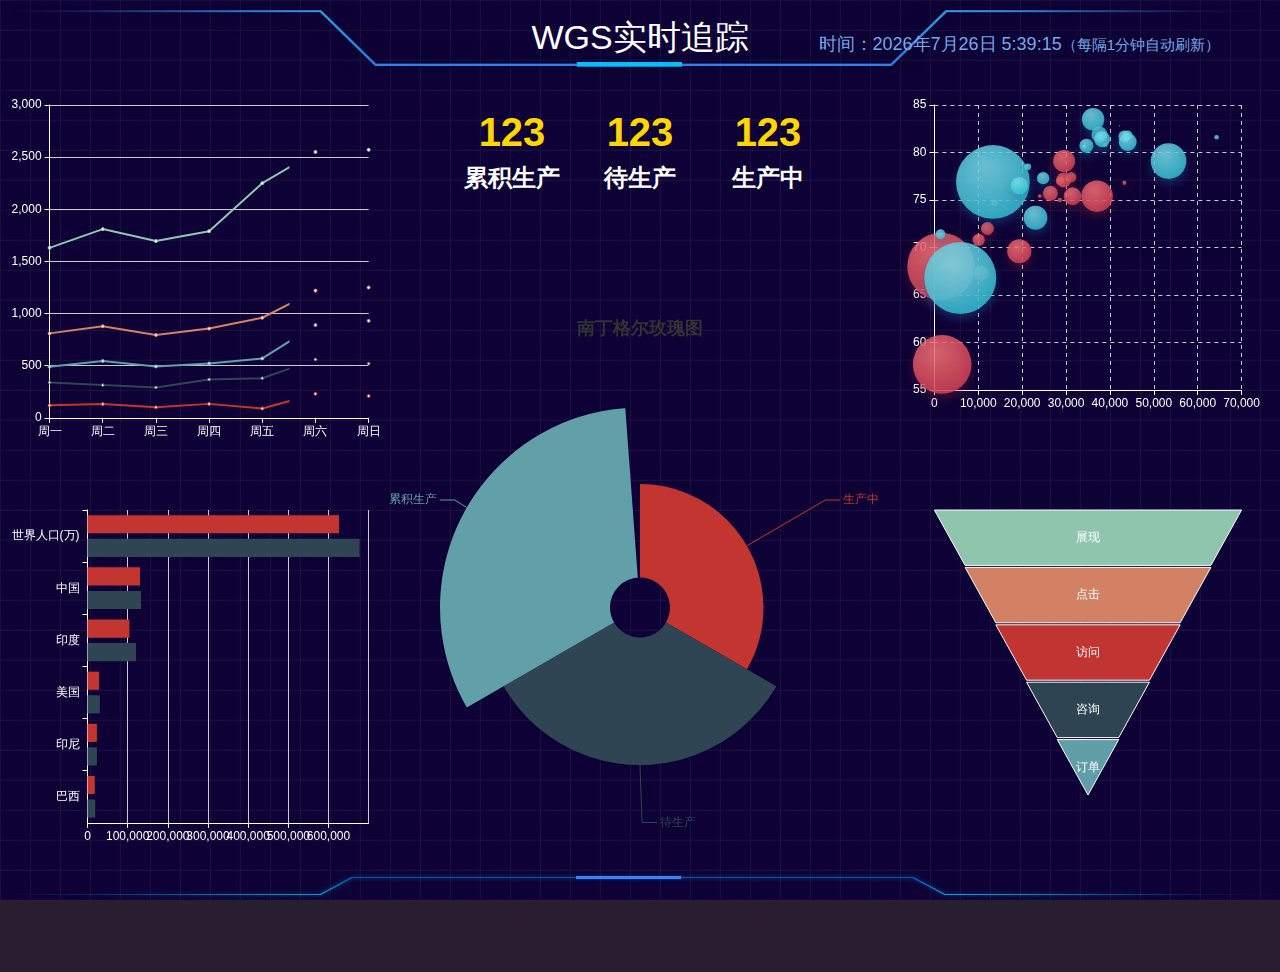
==== mainpage/templates/index.html @ 9308c735 "数据库和mainpage初始化" ====
<!DOCTYPE html>
<html>
        <head>
                <meta charset="utf-8">
                <meta http-equiv="pragma", content="no-cache">
                <title>WGS监控</title>
        <script src="../static/js/jquery-1.11.1.min.js"></script>
                <script src="../static/js/echarts.min.js"></script>
        <link  href="../static/css/main.css" rel="stylesheet" type="text/css" />
        </head>
        <body>
                <header id="header">
                        <h3 class="header-title">WGS实时追踪</h3>
                        <div class="header-info header-info-r">时间：<span id="nowDate"></span><small>（每隔1分钟自动刷新）</small></div>
                </header>

                <footer id="footer"></footer>

                <div id="gyroContain">
<!--                    <div id="title">WGS实时追踪</div>
                        <div id="tim"></div> -->
                        <div id="l1">我是左1</div>
                        <div id="l2">我是左2</div>
                        <div id="c1">
                                <div class="num"><h1>123</h1></div>
                                <div class="num"><h1>123</h1></div>
                                <div class="num"><h1>123</h1></div>
                                <!-- <div class="num"><h1></h1></div> -->
                                <div><br></br></div>
                                <div><br></br></div>
                                <div class="txt"><h2>累积生产</h2></div>
                                <div class="txt"><h2>待生产</h2></div>
                                <div class="txt"><h2>生产中</h2></div>
                                <!-- <div class="txt"><h2>累计死亡</h2></div> -->
                        </div>
                        <div id="c2">我是中2</div>
                        <div id="r1">我是右1</div>
                        <div id="r2">我是右2</div>
                        <script src="../static/js/ec_center.js"></script>
                        <script src="../static/js/ec_left1.js"></script>
                        <script src="../static/js/ec_left2.js"></script>
                        <script src="../static/js/ec_right1.js"> </script>
                        <script src="../static/js/ec_right2.js"></script>
                        <!-- <script src="../static/js/earth.js"></script> -->
                        <!-- <script src="../static/js/controller.js"> </script> -->

                        <script type="text/javascript">
                        $.ajaxSetup({cache:false});
                        $(function() {
                                //获取当天日期
                                function load_date() {
                                        const now = new Date();
                                        const year = now.getFullYear();
                                        const month = now.getMonth()+1;
                                        const day = now.getDate();
                                        const hours = now.getHours();
                                        const minutes = now.getMinutes();
                                        const seconds = now.getSeconds();
                                        $("#nowDate").html(year+"年"+month+"月"+day+"日" + " " + hours + ":" + minutes + ":" + seconds);
                                }

                                function get_c2_data() {
                                    $.ajax({
                                        url:"/c2",
                                        success: function(data) {
                                                        // ec_center_option.series[0].data=data.data
                                            ec_center.setOption(ec_center_option)
                                                },
                                                error: function(xhr, type, errorThrown) {

                                                }
                                    })
                                }


                                function load_page() {
                                        load_date();
                                        get_c2_data()
                                }

                                load_date()
                                var _timerPie;
                                _timerPie = window.setInterval(function () { //数据动态展现，时间动态实时
                                        load_date();
                                }, 1000);

                                load_page()
                                var _timerPie1;
                                var seconds = new Date().getSeconds();
                                window.setTimeout(function () {
                                        _timerPie1 = window.setInterval(function () { //数据动态展现,每隔1分钟刷新页面
                                                load_page();
                                        }, 60000);
                                        load_page();
                                }, 60000 - seconds * 1000);
                                console.log(60000 - seconds * 1000);

                                                        // 数字变化特效
                                // function rollNum(elId, startVal, endVal, decimalNum) {
                                //      let n = decimalNum || 0;
                                //      let countUp = new CountUp(elId, startVal, endVal, n, 2.5, {
                                //              useEasing: true, 
                                //              useGrouping: true, 
                                //              separator: ',', 
                                //              decimal: '.'
                                //      });
                                //      if(!countUp.error) {
                                //              countUp.start();
                                //      }else {
                                //              console.error(countUp.error);
                                //      }



                            })
                </script>

                </div>
        </body>
</html>
---- mainpage/static/css/main.css ----
/*全局*/
* {margin:0;padding:0;box-sizing:border-box;}
html, body {
	width:100%;
	height:100%;
	min-width:1200px;
	min-height:600px;
	overflow:hidden;
}


body {
	margin: 0;
	position:relative;
	font-family:"Microsoft Yahei", Arial, sans-serif;
	background:rgb(40, 30, 47) url("../img/bg.png") repeat;
}

#header {
	position:relative;
	height:72px;
	background:url("../img/header.png") 0 0 / 100% 100% no-repeat;
	overflow:hidden;
}
.header-title {line-height:74px;text-align:center;font-size:34px;font-weight:400;color:#fff;}
.header-info {position:absolute;top:32px;font-size:18px;color:#73aae5;}
.header-info-l {left:60px;}
.header-info-r {right:60px;}


#footer {
	position:absolute;
	bottom:0;
	left:0;
	right:0;
	height:28px;
	background:url("../img/footer.png") 0 0 / 100% 100% no-repeat;
}

#title {
	position: absolute;
	width: 40%;
	height: 10%;
	top: 0;
	left: 30%;
	color: white;
	font-size: 40px;

	display: flex;
	align-items: center;
	justify-content: center;
}

#tim {
	position: absolute;
	height: 10%;
	right: 2%;
	top: 5%;
	color: #FFFFFF;
	font-size: 16px;
}

#c1 {
	position: absolute;
	width: 40%;
	height: 25%;
	top: 10%;
	left: 35%;
	color: white;
	/*background: #777777;*/
}

.num {
	width: 25%;
	float: left;
	display: flex;
	align-items: center;
	justify-content: center;
	color: gold;
	font-size: 20px;
	margin-top: 20px;
}

.txt {
	width: 25%;
	float: left;
	font-family: "幼圆";
	display: flex;
	align-items: center;
	justify-content: center;
}

.txt h2 {
	margin: 0;
}


#c2 {
	position: absolute;
	width: 40%;
	height: 65%;
	top: 35%;
	left: 30%;
	/*background: #888888;*/
}

#l1 {
	position: absolute;
	width: 30%;
	height: 45%;
	top: 5%;
	left: 0%;
	/*background: #666666;*/
}

#l2 {
	position: absolute;
	width: 30%;
	height: 45%;
	top: 50%;
	left: 0%;
	/*background: #777;*/
}

#r1 {
	position: absolute;
	width: 30%;
	height: 45%;
	top: 5%;
	right: 0%;
	/*background: #666666;*/
}

#r2 {
	position: absolute;
	width: 30%;
	height: 45%;
	top: 50%;
	right: 0%;
	/*background: #777;*/
}

/* 此处是设置自动匹配横屏，以适应手机显示 使用下面定义的id:gyroContain   */
@media screen and (orientation: portrait) {
    html{
        width : 100vmin;
        height : 100vmax;
    }
    body{
        width : 100vmin;
        height : 100vmax;
    }
    #gyroContain{
        width : 100vmax;
        height : 100vmin;
        transform-origin: top left;
        transform: rotate(90deg) translate(0,-100vmin);
    }
  }
@media screen and (orientation: landscape) {
    html{
        width : 100vmax;
        height : 100vmin;
    }
    body{
        width : 100vmax;
        height : 100vmin;
    }
    #gyroContain{
        width : 100vmax;
        height : 100vmin;
    }
}
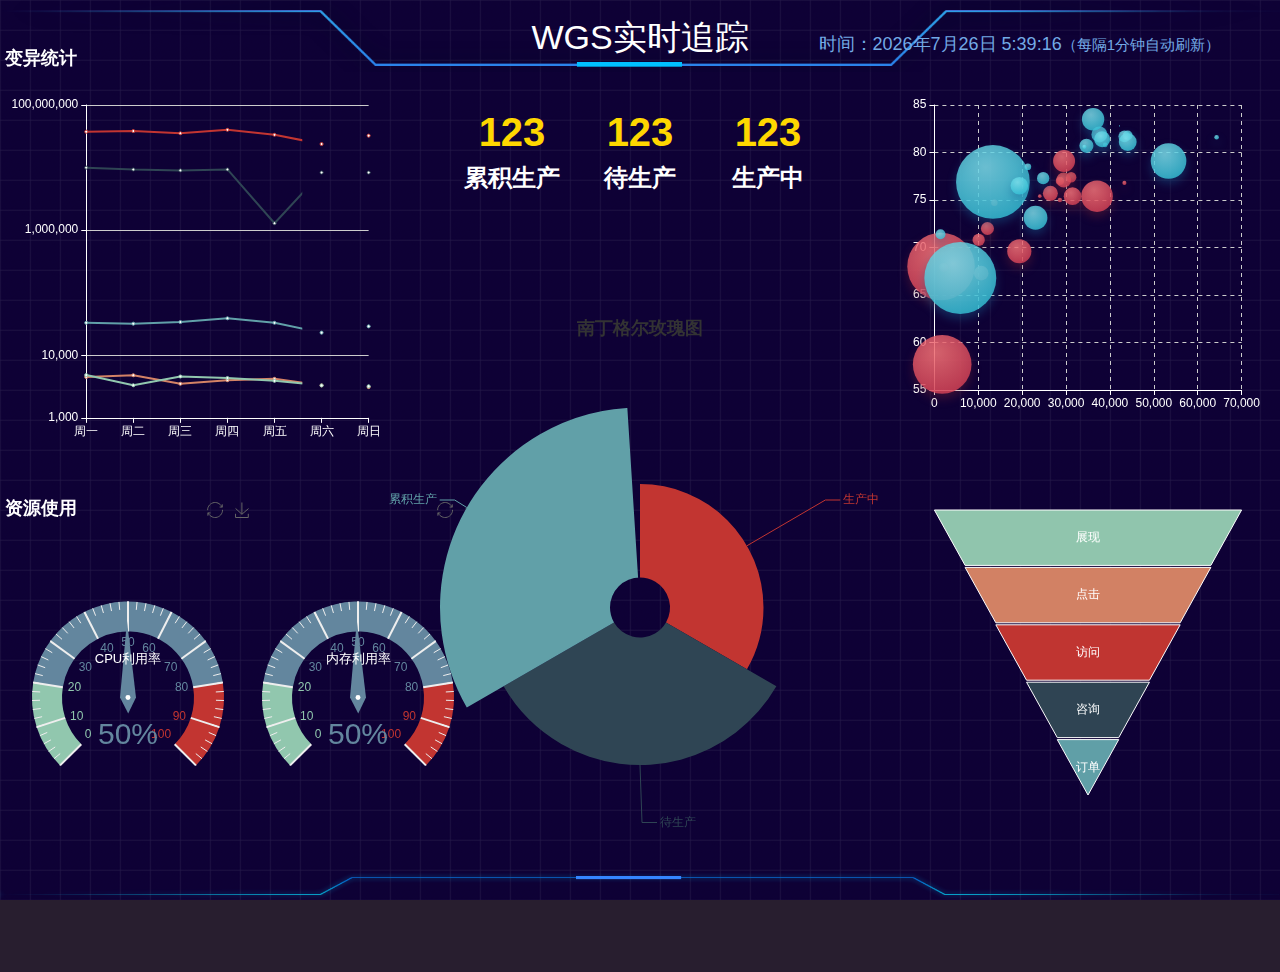
==== commit 6e6bfff4: "change left figures" ====
--- a/mainpage/templates/index.html
+++ b/mainpage/templates/index.html
@@ -21,6 +21,7 @@
                         <div id="tim"></div> -->
                         <div id="l1">我是左1</div>
                         <div id="l2">我是左2</div>
+                        <div id="l3">我是左3</div>
                         <div id="c1">
                                 <div class="num"><h1>123</h1></div>
                                 <div class="num"><h1>123</h1></div>
@@ -39,6 +40,7 @@
                         <script src="../static/js/ec_center.js"></script>
                         <script src="../static/js/ec_left1.js"></script>
                         <script src="../static/js/ec_left2.js"></script>
+                        <script src="../static/js/ec_left3.js"></script>
                         <script src="../static/js/ec_right1.js"> </script>
                         <script src="../static/js/ec_right2.js"></script>
                         <!-- <script src="../static/js/earth.js"></script> -->
--- a/mainpage/static/css/main.css
+++ b/mainpage/static/css/main.css
@@ -116,10 +116,22 @@
 
 #l2 {
 	position: absolute;
-	width: 30%;
+	width: 20%;
 	height: 45%;
-	top: 50%;
+	top: 55%;
 	left: 0%;
+	margin-right: 0px;
+	padding-right: 0px;
+	/*background: #777;*/
+}
+#l3 {
+	position: absolute;
+	width: 20%;
+	height: 45%;
+	top: 55%;
+	left: 18%;
+	margin-left: 0px;
+	padding-left: 0px;
 	/*background: #777;*/
 }
 
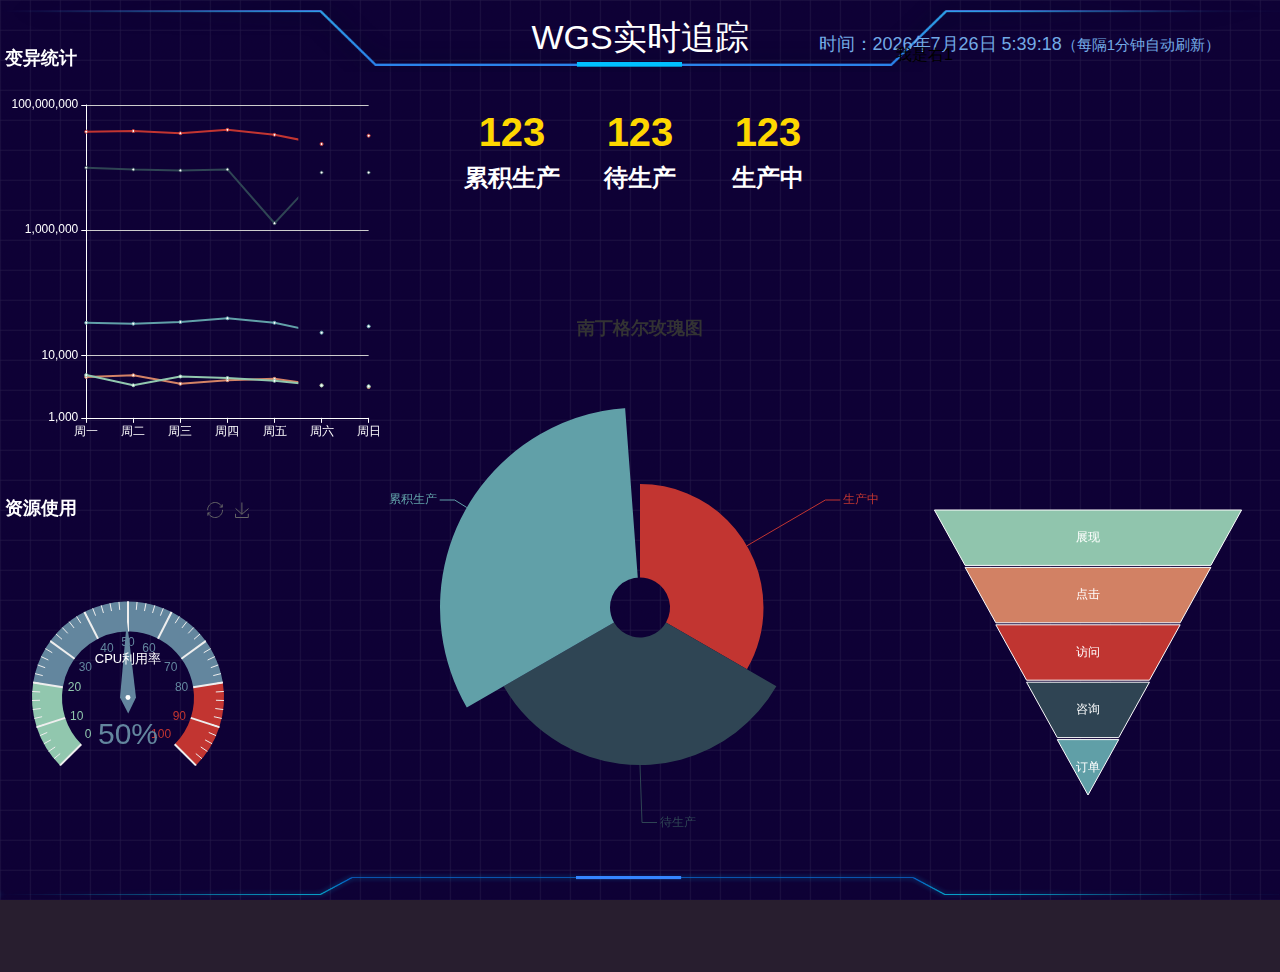
==== commit b066a967: "修改右图" ====
--- a/mainpage/templates/index.html
+++ b/mainpage/templates/index.html
@@ -21,7 +21,6 @@
                         <div id="tim"></div> -->
                         <div id="l1">我是左1</div>
                         <div id="l2">我是左2</div>
-                        <div id="l3">我是左3</div>
                         <div id="c1">
                                 <div class="num"><h1>123</h1></div>
                                 <div class="num"><h1>123</h1></div>
@@ -40,8 +39,7 @@
                         <script src="../static/js/ec_center.js"></script>
                         <script src="../static/js/ec_left1.js"></script>
                         <script src="../static/js/ec_left2.js"></script>
-                        <script src="../static/js/ec_left3.js"></script>
-                        <script src="../static/js/ec_right1.js"> </script>
+                        <script src="../static/js/my_right1.js"> </script>
                         <script src="../static/js/ec_right2.js"></script>
                         <!-- <script src="../static/js/earth.js"></script> -->
                         <!-- <script src="../static/js/controller.js"> </script> -->
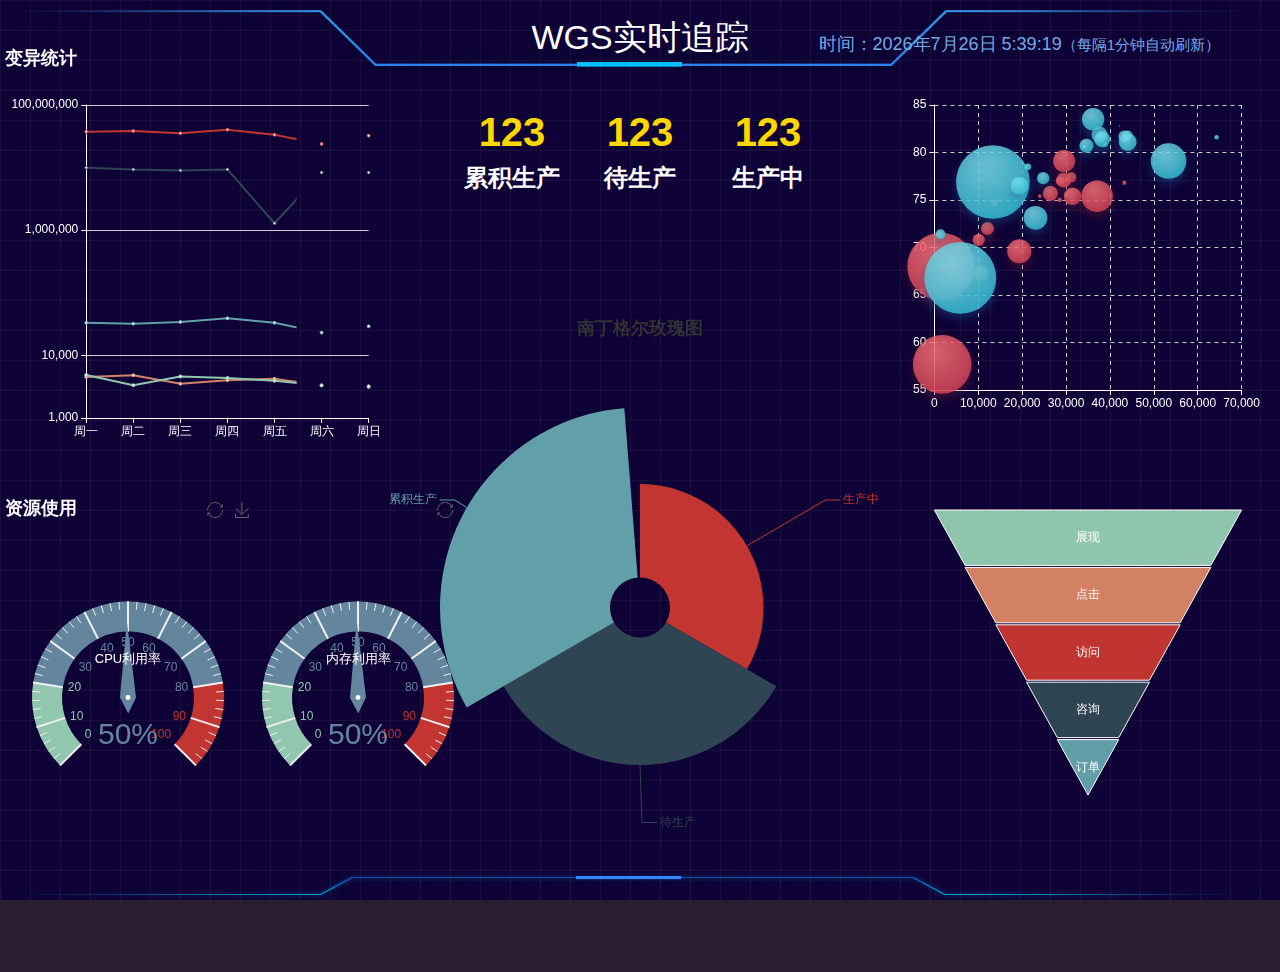
==== commit b76f01e7: "fix confli" ====
--- a/mainpage/templates/index.html
+++ b/mainpage/templates/index.html
@@ -21,6 +21,7 @@
                         <div id="tim"></div> -->
                         <div id="l1">我是左1</div>
                         <div id="l2">我是左2</div>
+                        <div id="l3">我是左3</div>
                         <div id="c1">
                                 <div class="num"><h1>123</h1></div>
                                 <div class="num"><h1>123</h1></div>
@@ -39,7 +40,8 @@
                         <script src="../static/js/ec_center.js"></script>
                         <script src="../static/js/ec_left1.js"></script>
                         <script src="../static/js/ec_left2.js"></script>
-                        <script src="../static/js/my_right1.js"> </script>
+                        <script src="../static/js/ec_left3.js"></script>
+                        <script src="../static/js/ec_right1.js"> </script>
                         <script src="../static/js/ec_right2.js"></script>
                         <!-- <script src="../static/js/earth.js"></script> -->
                         <!-- <script src="../static/js/controller.js"> </script> -->
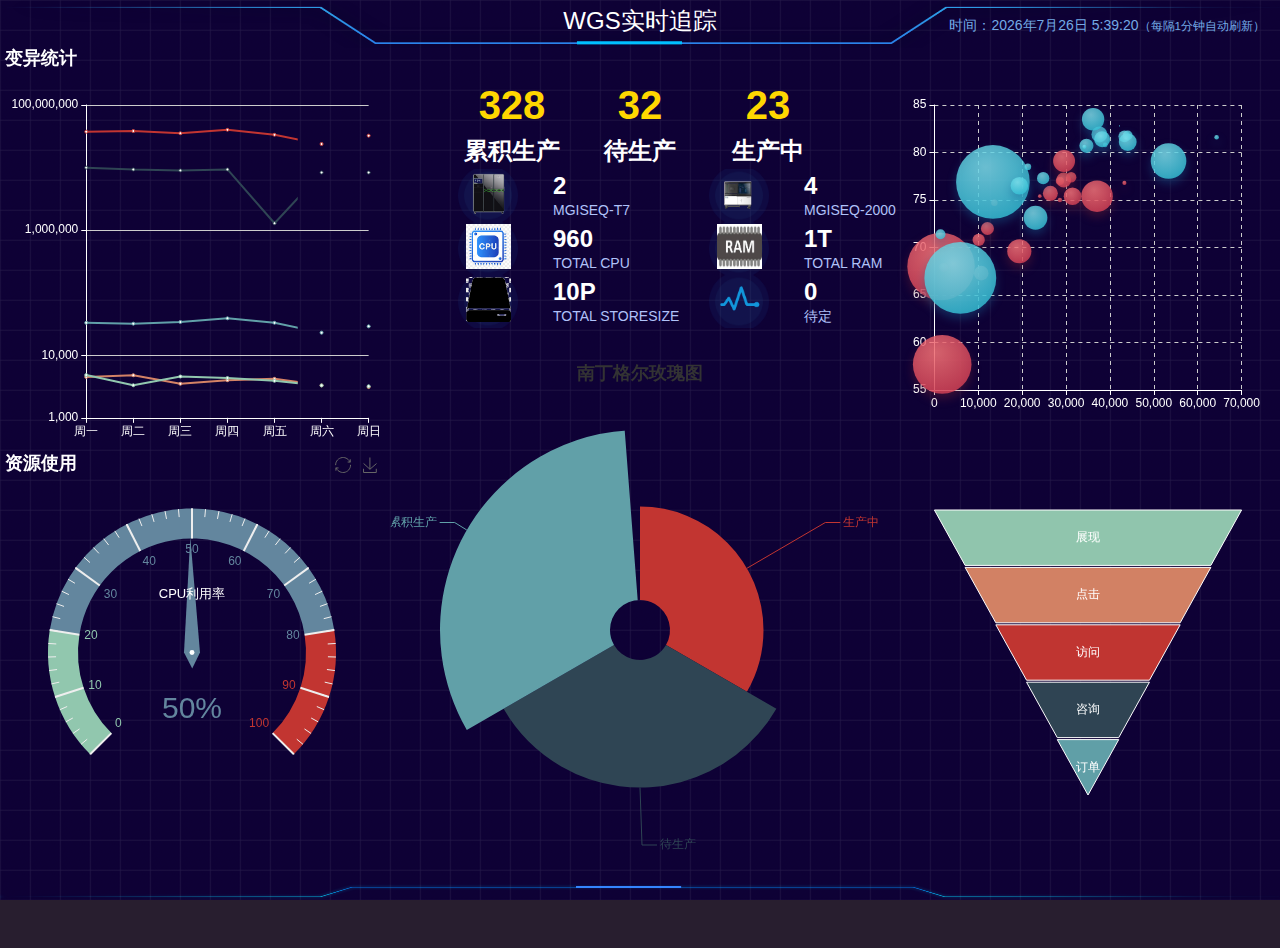
==== commit d9585601: "修改css,img及index.html" ====
--- a/mainpage/templates/index.html
+++ b/mainpage/templates/index.html
@@ -21,11 +21,10 @@
                         <div id="tim"></div> -->
                         <div id="l1">我是左1</div>
                         <div id="l2">我是左2</div>
-                        <div id="l3">我是左3</div>
                         <div id="c1">
-                                <div class="num"><h1>123</h1></div>
-                                <div class="num"><h1>123</h1></div>
-                                <div class="num"><h1>123</h1></div>
+                                <div class="num"><h1>328</h1></div>
+                                <div class="num"><h1>32</h1></div>
+                                <div class="num"><h1>23</h1></div>
                                 <!-- <div class="num"><h1></h1></div> -->
                                 <div><br></br></div>
                                 <div><br></br></div>
@@ -33,6 +32,51 @@
                                 <div class="txt"><h2>待生产</h2></div>
                                 <div class="txt"><h2>生产中</h2></div>
                                 <!-- <div class="txt"><h2>累计死亡</h2></div> -->
+
+                                <div class="flex-cell flex-cell-c" style="padding-right:0;">
+                                    <div class="chart-wrapper">
+                                        <div class="chart-div chart-done">
+                                            <table class="data-t">
+                                                <tr>
+                                                    <th><img src="../static/img/T7.png" /></th>
+                                                    <td>
+                                                        <p><span >2</span></p>
+                                                        <p>MGISEQ-T7</p>
+                                                    </td>
+                                                    <th><img src="../static/img/2000.png" /></th>
+                                                    <td>
+                                                        <p><span>4</span></p>
+                                                        <p>MGISEQ-2000</p>
+                                                    </td>
+                                                </tr>
+                                                <tr>
+                                                    <th><img src="../static/img/cpu.png" /></th>
+                                                    <td>
+                                                        <p><span >960</span></p>
+                                                        <p>TOTAL CPU</p>
+                                                    </td>
+                                                    <th><img src="../static/img/ram.png" /></th>
+                                                    <td>
+                                                        <p><span>1T</span></p>
+                                                        <p>TOTAL RAM</p>
+                                                    </td>
+                                                </tr>
+                                                <tr>
+                                                    <th><img src="../static/img/hdd.png" /></th>
+                                                    <td>
+                                                        <p><span>10P</span></p>
+                                                        <p>TOTAL STORESIZE</p>
+                                                    </td>
+                                                    <th><img src="../static/img/icon-06.png" /></th>
+                                                    <td>
+                                                        <p><span>0</span></p>
+                                                        <p>待定</p>
+                                                    </td>
+                                                </tr>
+                                            </table>
+                                        </div>
+                                    </div>
+                            </div>
                         </div>
                         <div id="c2">我是中2</div>
                         <div id="r1">我是右1</div>
@@ -40,7 +84,6 @@
                         <script src="../static/js/ec_center.js"></script>
                         <script src="../static/js/ec_left1.js"></script>
                         <script src="../static/js/ec_left2.js"></script>
-                        <script src="../static/js/ec_left3.js"></script>
                         <script src="../static/js/ec_right1.js"> </script>
                         <script src="../static/js/ec_right2.js"></script>
                         <!-- <script src="../static/js/earth.js"></script> -->
--- a/mainpage/static/css/main.css
+++ b/mainpage/static/css/main.css
@@ -1,3 +1,4 @@
+
 
 /*全局*/
 * {margin:0;padding:0;box-sizing:border-box;}
@@ -23,11 +24,10 @@
 	background:url("../img/header.png") 0 0 / 100% 100% no-repeat;
 	overflow:hidden;
 }
-.header-title {line-height:74px;text-align:center;font-size:34px;font-weight:400;color:#fff;}
+.header-title {line-height:64px;text-align:center;font-size:34px;font-weight:400;color:#fff;}
 .header-info {position:absolute;top:32px;font-size:18px;color:#73aae5;}
-.header-info-l {left:60px;}
-.header-info-r {right:60px;}
-
+.header-info-l {left:20px;}
+.header-info-r {right:20px;}
 
 #footer {
 	position:absolute;
@@ -38,7 +38,8 @@
 	background:url("../img/footer.png") 0 0 / 100% 100% no-repeat;
 }
 
-#title {
+
+/*#title {
 	position: absolute;
 	width: 40%;
 	height: 10%;
@@ -59,13 +60,13 @@
 	top: 5%;
 	color: #FFFFFF;
 	font-size: 16px;
-}
+}*/
 
 #c1 {
 	position: absolute;
 	width: 40%;
 	height: 25%;
-	top: 10%;
+	top: 7%;
 	left: 35%;
 	color: white;
 	/*background: #777777;*/
@@ -95,12 +96,30 @@
 	margin: 0;
 }
 
+.flex-cell {-webkit-flex:1;-ms-flex:1;flex:1;padding:15px;}
+.flex-cell-l,
+.flex-cell-r {-webkit-flex:2;-ms-flex:2;flex:2;}
+.flex-cell-c {-webkit-flex:3;-ms-flex:3;flex:3;}
+.flex-cell-lc {-webkit-flex:5;-ms-flex:5;flex:5;}
+
+.chart-wrapper {position:relative;height:100%;}
+.chart-title {height:32px;font-size:22px;font-weight:normal;color:#9aa8d4;}
+.chart-div {position:absolute;top:32px;bottom:0;left:0;right:0;}
+
+.data-t {table-layout:fixed;width:100%;height:100%;border-collapse:collapse;}
+.data-t th,
+.data-t td {min-height:48px;}
+.data-t th {width:60px;text-align:center;background:url("../img/icon-bg.png") center / 100% no-repeat;}
+.data-t th img {width:45px;height:45px;}
+.data-t td {padding-left:35px;}
+.data-t p {margin:5px 0;line-height:1;font-size:14px;color:#b0c2f9;}
+.data-t p span {font-size:32px;font-weight:bold;color:#fff;}
 
 #c2 {
 	position: absolute;
 	width: 40%;
-	height: 65%;
-	top: 35%;
+	height: 60%;
+	top: 40%;
 	left: 30%;
 	/*background: #888888;*/
 }
@@ -116,22 +135,10 @@
 
 #l2 {
 	position: absolute;
-	width: 20%;
-	height: 45%;
-	top: 55%;
+	width: 30%;
+	height: 45%;
+	top: 50%;
 	left: 0%;
-	margin-right: 0px;
-	padding-right: 0px;
-	/*background: #777;*/
-}
-#l3 {
-	position: absolute;
-	width: 20%;
-	height: 45%;
-	top: 55%;
-	left: 18%;
-	margin-left: 0px;
-	padding-left: 0px;
 	/*background: #777;*/
 }
 
@@ -151,6 +158,22 @@
 	top: 50%;
 	right: 0%;
 	/*background: #777;*/
+}
+
+
+/* media query */
+@media (max-width:1900px) {
+	#header {height:48px;}
+	.header-title {line-height:42px;font-size:24px;}
+	.header-info {top:17px;font-size:14px;}
+	.header-info-l {left:15px;}
+	.header-info-r {right:15px;}
+	.flex-cell {padding:10px;}
+	.chart-title {height:24px;font-size:18px;}
+	.chart-div {top:24px;}
+	.data-t p span {font-size:24px;}
+	#footer {height:16px;}
+	/*#c1 {top:48px;bottom:12px;}*/
 }
 
 /* 此处是设置自动匹配横屏，以适应手机显示 使用下面定义的id:gyroContain   */
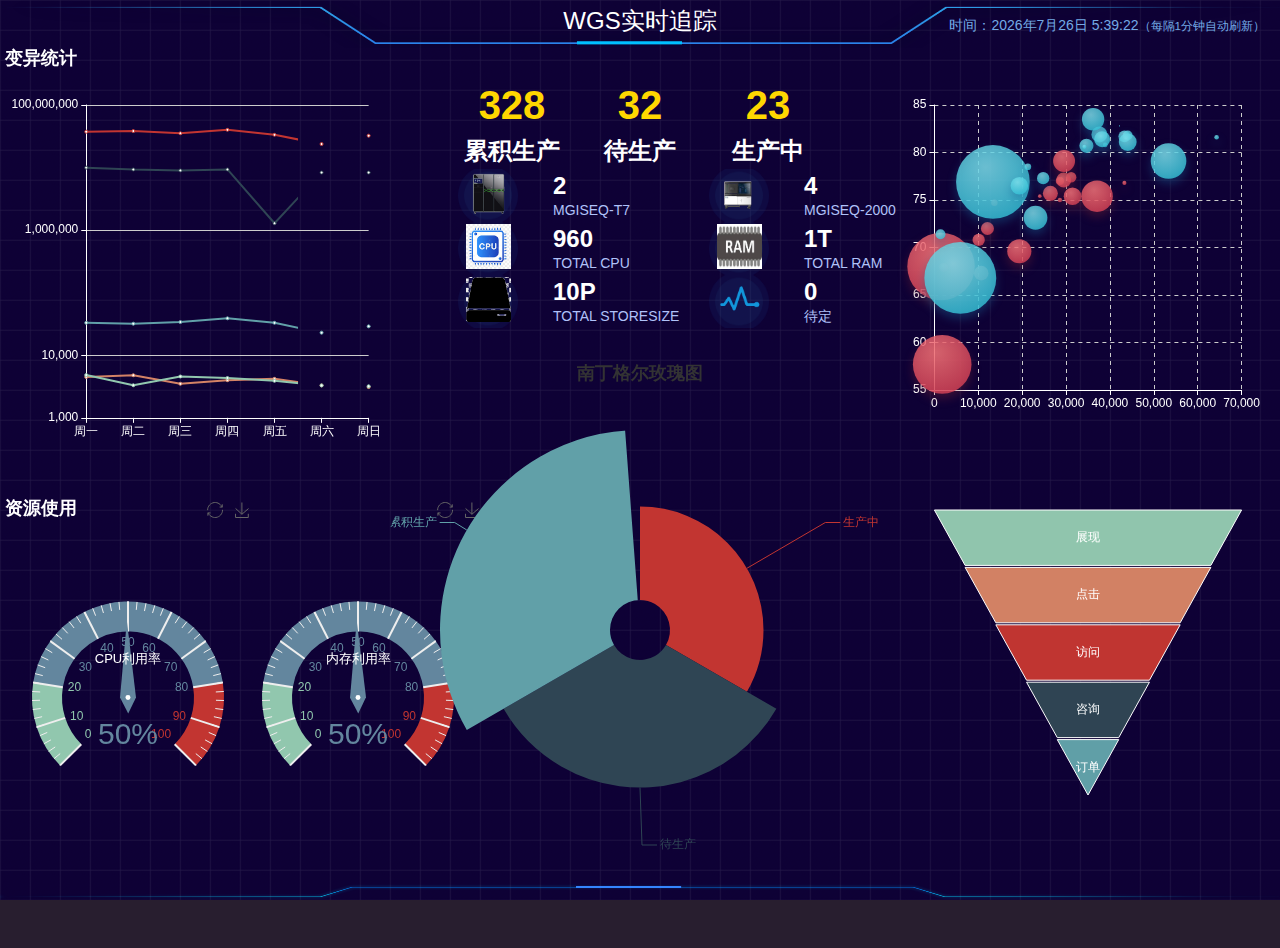
==== commit a77d2e65: "Merge branch 'master' of https://github.com/yangguang8112/VisualLab" ====
--- a/mainpage/templates/index.html
+++ b/mainpage/templates/index.html
@@ -21,6 +21,7 @@
                         <div id="tim"></div> -->
                         <div id="l1">我是左1</div>
                         <div id="l2">我是左2</div>
+                        <div id="l3">我是左3</div>
                         <div id="c1">
                                 <div class="num"><h1>328</h1></div>
                                 <div class="num"><h1>32</h1></div>
@@ -84,6 +85,7 @@
                         <script src="../static/js/ec_center.js"></script>
                         <script src="../static/js/ec_left1.js"></script>
                         <script src="../static/js/ec_left2.js"></script>
+                        <script src="../static/js/ec_left3.js"></script>
                         <script src="../static/js/ec_right1.js"> </script>
                         <script src="../static/js/ec_right2.js"></script>
                         <!-- <script src="../static/js/earth.js"></script> -->
--- a/mainpage/static/css/main.css
+++ b/mainpage/static/css/main.css
@@ -135,10 +135,22 @@
 
 #l2 {
 	position: absolute;
-	width: 30%;
-	height: 45%;
-	top: 50%;
+	width: 20%;
+	height: 45%;
+	top: 55%;
 	left: 0%;
+	margin-right: 0px;
+	padding-right: 0px;
+	/*background: #777;*/
+}
+#l3 {
+	position: absolute;
+	width: 20%;
+	height: 45%;
+	top: 55%;
+	left: 18%;
+	margin-left: 0px;
+	padding-left: 0px;
 	/*background: #777;*/
 }
 
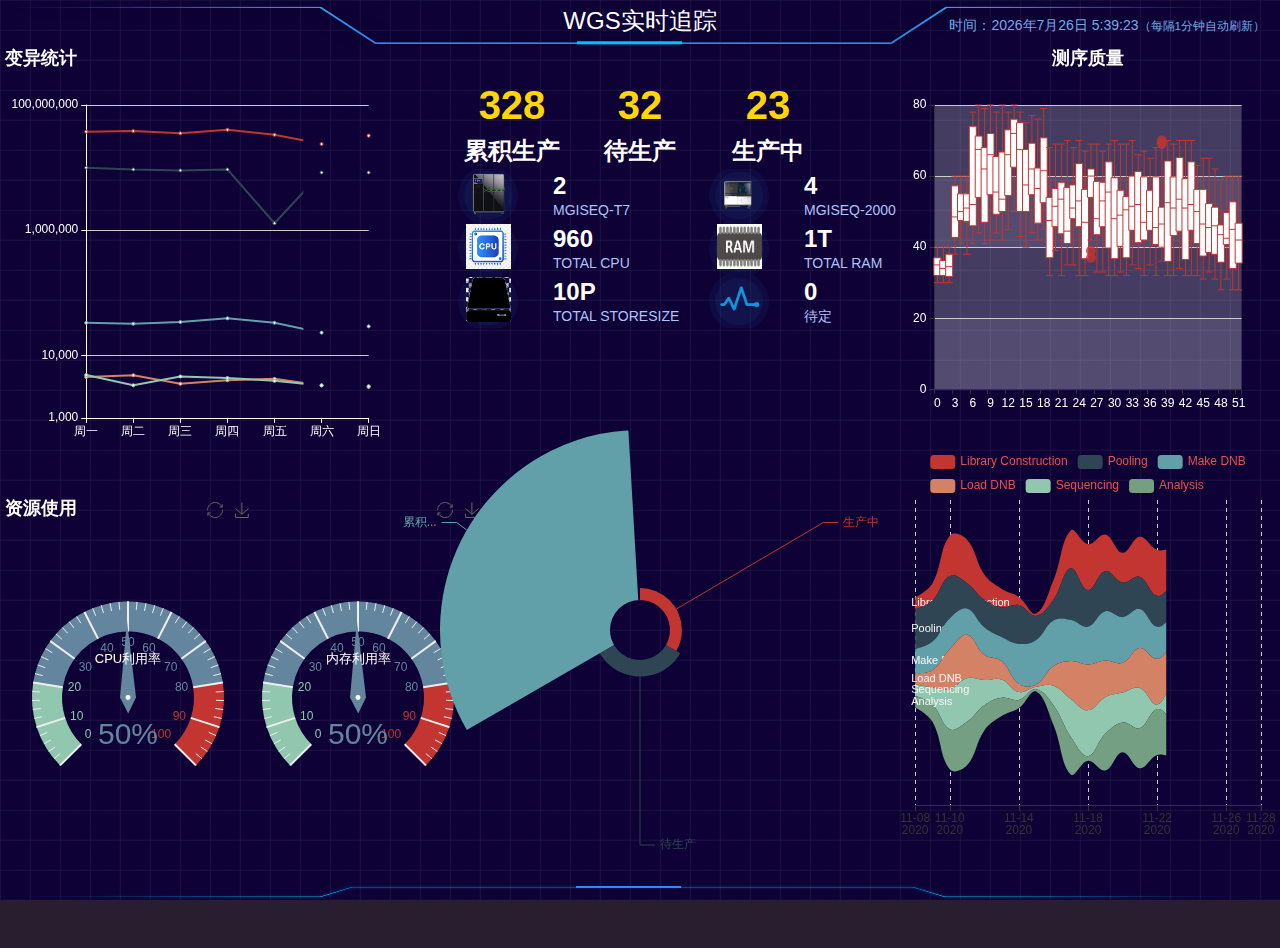
==== commit afa8526e: "修改right12，添加dataTools" ====
--- a/mainpage/templates/index.html
+++ b/mainpage/templates/index.html
@@ -6,6 +6,7 @@
                 <title>WGS监控</title>
         <script src="../static/js/jquery-1.11.1.min.js"></script>
                 <script src="../static/js/echarts.min.js"></script>
+                <script src="../static/js/extension/dataTools.js"></script>
         <link  href="../static/css/main.css" rel="stylesheet" type="text/css" />
         </head>
         <body>
